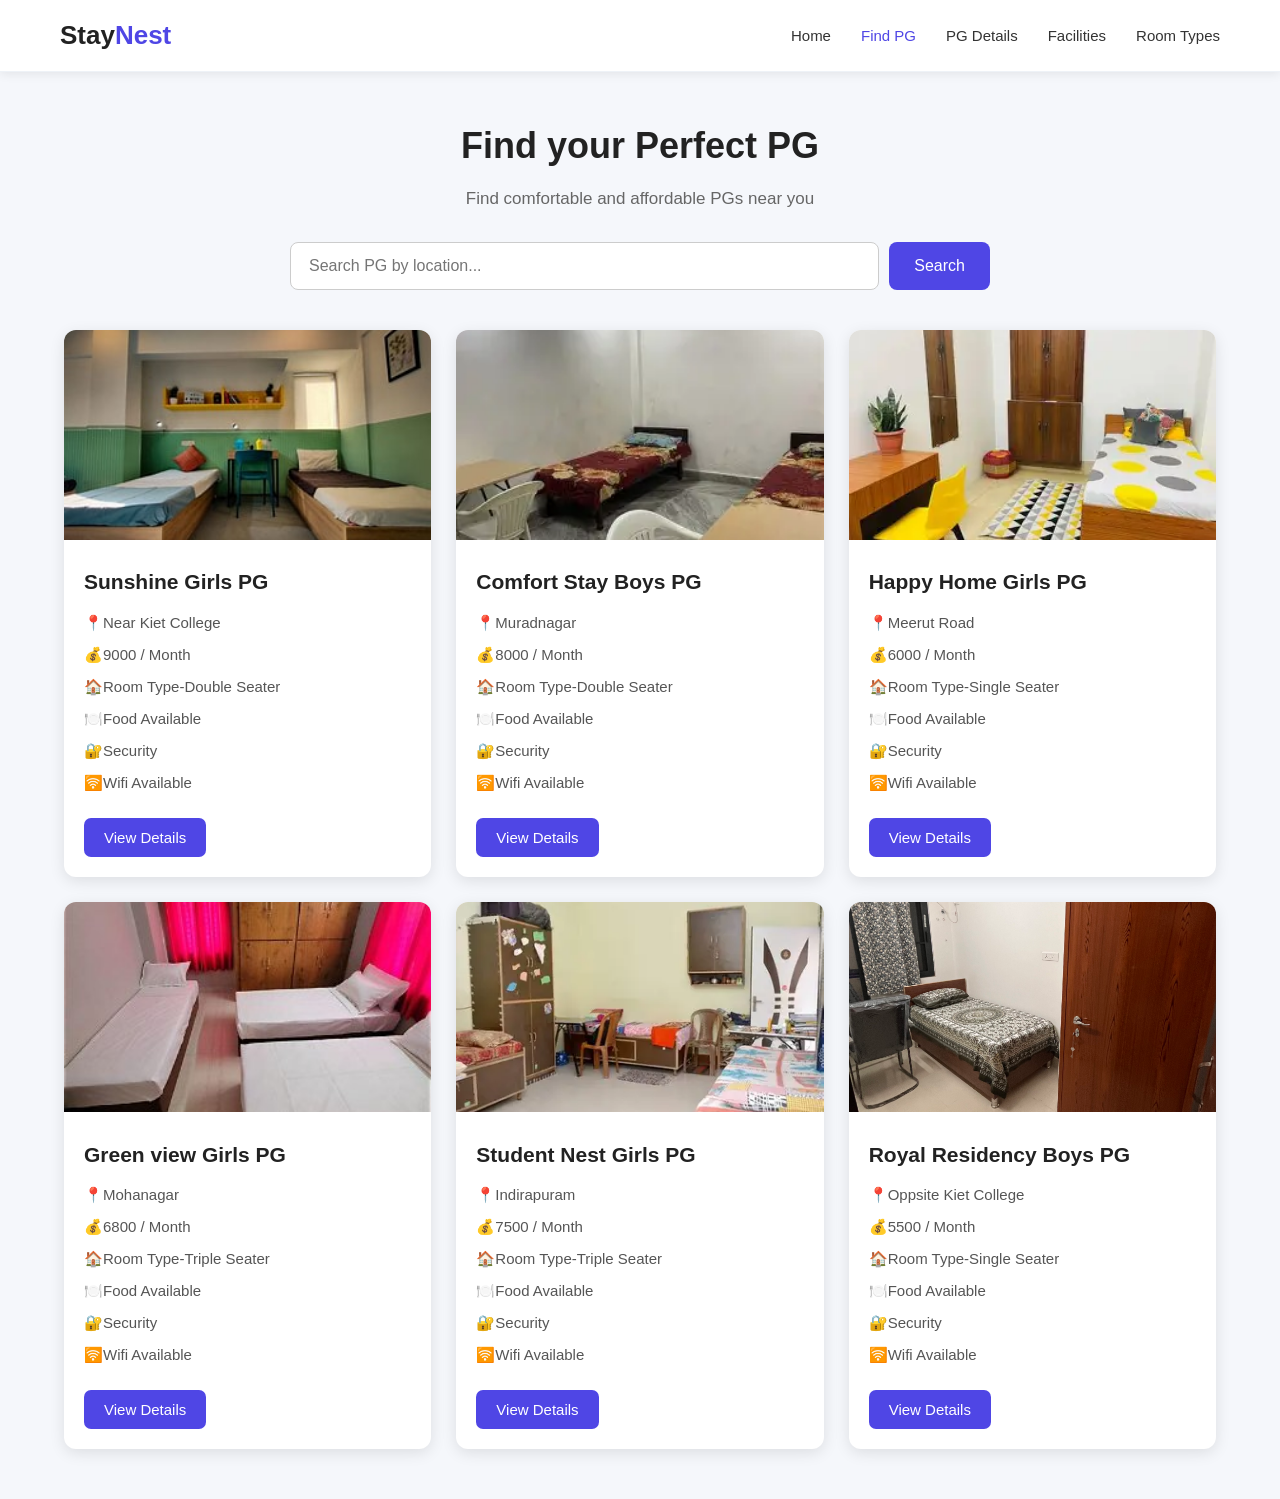
==== pg-list.html @ 384b0b53 "Initial commit" ====
<!DOCTYPE html>
<html lang="en">
<head>
    <meta charset="UTF-8">
    <meta name="viewport" content="width=device-width, initial-scale=1.0">
    <title>Staynest - PG & Hostel</title>
    <link rel="stylesheet" href="css/pg-style.css">
</head>
<body>
    <nav class="navbar">

    <a href="index.html" class="logo">
        Stay<span>Nest</span>
    </a>

    <ul class="nav-links">
        <li><a href="index.html">Home</a></li>
        <li><a href="pg-list.html" class="active">Find PG</a></li>
        <li><a href="pg-details.html">PG Details</a></li>
        <li><a href="#facilities">Facilities</a></li>
        <li><a href="#room-types">Room Types</a></li>
    </ul>

</nav>

    <h1>Find your Perfect PG</h1>

    <p>Find comfortable and affordable PGs near you</p>
    <div class="search-box">
        <input type="text" id="searchInput" placeholder="Search PG by location...">

<button onclick="searchPG()">Search</button>
        </div>

     <div class="pg-container">
     <div class="pg-card">
            <img src="images/pg2.jpg" alt="PG Room">
            <h2>Sunshine Girls PG</h2>
            <p>📍Near Kiet College</p>
            <p>💰9000 / Month</p>
            <p>🏠Room Type-Double Seater</p>
            <p>🍽️Food Available</p>
            <p>🔐Security</p>
            <p>🛜Wifi Available</p>
            <button onclick="viewDetails('Sunshine Girls PG')">
    View Details
</button>
        </div>
        <div class="pg-card">
            <img src="images/OIP (1).webp" alt="PG Room">
            <h2>Comfort Stay Boys PG</h2>
            <p>📍Muradnagar</p>
            <p>💰8000 / Month</p>
            <P>🏠Room Type-Double Seater</P>
            <p>🍽️Food Available</p>
            <p>🔐Security</p>
            <p>🛜Wifi Available</p>
            <button onclick="viewDetails('Comfort Stay Boys PG')">
    View Details
</button>
        </div>
        <div class="pg-card">
            <img src="images/OIP.webp" alt="PG Room">
            <h2>Happy Home Girls PG</h2>
            <p>📍Meerut Road</p>
            <p>💰6000 / Month</p>
            <p>🏠Room Type-Single Seater</p>
            <p>🍽️Food Available</p>
            <p>🔐Security</p>
            <p>🛜Wifi Available</p>
            <button onclick="viewDetails('Happy Home Girls PG')">
    View Details
</button>
        </div>
        <div class="pg-card">
            <img src="images/pg4.jpg" alt="PG Room">
            <h2>Green view Girls PG</h2>
            <p>📍Mohanagar</p>
            <p>💰6800 / Month</p>
            <p>🏠Room Type-Triple Seater</p>
            <p>🍽️Food Available</p>
            <p>🔐Security</p>
            <p>🛜Wifi Available</p>
            <button onclick="viewDetails('Green view Girls PG')">
    View Details
</button>
        </div>
        <div class="pg-card">
            <img src="images/pg5.webp" alt="PG Room">
            <h2>Student Nest Girls PG</h2>
            <p>📍Indirapuram</p>
            <p>💰7500 / Month</p>
            <p>🏠Room Type-Triple Seater</p>
            <p>🍽️Food Available</p>
            <p>🔐Security</p>
            <p>🛜Wifi Available</p>
            <button onclick="viewDetails('Student Nest Girls PG')">
    View Details
</button>
        </div>
        <div class="pg-card">
            <img src="images/single-room-2.jpg" alt="PG Room">
            <h2>Royal Residency Boys PG</h2>
            <p>📍Oppsite Kiet College</p>
            <p>💰5500 / Month</p>
            <p>🏠Room Type-Single Seater</p>
            <p>🍽️Food Available</p>
            <p>🔐Security</p>
            <p>🛜Wifi Available</p>
            <button onclick="viewDetails('Royal Residency Boys PG')">
    View Details
</button>
        </div>
    </div>
    <script src="js/script.js"></script>
</body>
</html>
---- css/pg-style.css ----
/* =========================================
   STAYNEST - PG FINDER
   Main Website CSS
========================================= */


/* ---------- RESET ---------- */

* {
    margin: 0;
    padding: 0;
    box-sizing: border-box;
}

html {
    scroll-behavior: smooth;
}

body {
    font-family: "Segoe UI", Arial, sans-serif;
    background: #f7f9fc;
    color: #1e293b;
    line-height: 1.6;
}


/* =========================================
   NAVBAR
========================================= */

.navbar {
    height: 72px;
    padding: 0 7%;
    background: #ffffff;

    display: flex;
    align-items: center;
    justify-content: space-between;

    position: sticky;
    top: 0;
    z-index: 1000;

    border-bottom: 1px solid #eef2f7;
}

.logo {
    text-decoration: none;
    font-size: 27px;
    font-weight: 800;
    color: #2563eb;
}

.logo span {
    color: #172554;
}

.nav-links {
    display: flex;
    align-items: center;
    gap: 28px;
    list-style: none;
}

.nav-links a {
    text-decoration: none;
    color: #475569;
    font-size: 15px;
    font-weight: 500;
    transition: 0.3s;
}

.nav-links a:hover,
.nav-links a.active {
    color: #2563eb;
}


/* =========================================
   HOME HERO
========================================= */

.home-hero {
    min-height: 560px;

    padding: 70px 8%;

    display: flex;
    align-items: center;
    justify-content: space-between;

    gap: 60px;

    background:
        linear-gradient(
            135deg,
            #eff6ff 0%,
            #ffffff 60%,
            #eef4ff 100%
        );
}


/* ---------- Hero Content ---------- */

.hero-content {
    max-width: 650px;
}

.hero-tag {
    color: #2563eb;
    font-size: 13px;
    font-weight: 700;
    letter-spacing: 1.5px;
    margin-bottom: 15px;
}

.hero-content h1 {
    font-size: 56px;
    line-height: 1.12;
    color: #172554;
    margin-bottom: 20px;
}

.hero-content h1 span {
    color: #2563eb;
}

.hero-text {
    max-width: 550px;
    font-size: 18px;
    color: #64748b;
    margin-bottom: 30px;
}


/* ---------- Hero Buttons ---------- */

.hero-buttons {
    display: flex;
    gap: 15px;
    align-items: center;
}

.primary-btn,
.secondary-btn {
    display: inline-block;
    padding: 13px 25px;
    border-radius: 8px;

    text-decoration: none;

    font-size: 15px;
    font-weight: 600;

    transition: 0.3s;
}

.primary-btn {
    background: #2563eb;
    color: white;
    box-shadow: 0 5px 15px rgba(37, 99, 235, 0.25);
}

.primary-btn:hover {
    background: #1d4ed8;
    transform: translateY(-2px);
}

.secondary-btn {
    background: white;
    color: #2563eb;
    border: 1px solid #bfdbfe;
}

.secondary-btn:hover {
    background: #eff6ff;
}


/* =========================================
   HERO INFORMATION CARD
========================================= */

.hero-card {
    width: 360px;
    padding: 35px;

    background: white;
    border-radius: 18px;

    box-shadow: 0 15px 45px rgba(37, 99, 235, 0.12);

    border: 1px solid #e5e7eb;

    text-align: center;
}

.hero-card-icon {
    width: 70px;
    height: 70px;

    margin: 0 auto 18px;

    display: flex;
    align-items: center;
    justify-content: center;

    background: #eff6ff;
    border-radius: 50%;

    font-size: 34px;
}

.hero-card h3 {
    font-size: 22px;
    color: #172554;
    margin-bottom: 10px;
}

.hero-card > p {
    font-size: 14px;
    color: #64748b;
}


/* ---------- Mini Statistics ---------- */

.mini-info {
    margin-top: 28px;
    padding-top: 22px;

    border-top: 1px solid #e5e7eb;

    display: flex;
    justify-content: space-between;
}

.mini-info div {
    display: flex;
    flex-direction: column;
}

.mini-info strong {
    color: #2563eb;
    font-size: 20px;
}

.mini-info small {
    color: #64748b;
    font-size: 11px;
}


/* =========================================
   SEARCH SECTION
========================================= */

.home-search {
    width: 88%;
    max-width: 950px;

    margin: -35px auto 70px;

    padding: 30px;

    position: relative;
    z-index: 5;

    background: white;

    border-radius: 15px;

    box-shadow: 0 8px 30px rgba(0, 0, 0, 0.08);

    text-align: center;
}

.home-search h2 {
    color: #172554;
    font-size: 24px;
    margin-bottom: 5px;
}

.home-search > p {
    color: #64748b;
    font-size: 14px;
    margin-bottom: 20px;
}

.home-search-box {
    display: flex;
    gap: 10px;
}

.home-search-box input {
    flex: 1;

    padding: 14px 17px;

    border: 1px solid #dbe2ea;
    border-radius: 8px;

    outline: none;

    font-size: 14px;
}

.home-search-box input:focus {
    border-color: #2563eb;
}

.search-btn {
    padding: 14px 25px;

    background: #2563eb;
    color: white;

    border-radius: 8px;

    text-decoration: none;

    font-size: 14px;
    font-weight: 600;

    transition: 0.3s;
}

.search-btn:hover {
    background: #1d4ed8;
}


/* =========================================
   COMMON SECTION HEADING
========================================= */

.section-heading {
    text-align: center;
    max-width: 700px;
    margin: 0 auto 40px;
}

.section-heading p {
    color: #2563eb;
    font-size: 12px;
    font-weight: 700;
    letter-spacing: 1.5px;
    margin-bottom: 8px;
}

.section-heading h2 {
    font-size: 32px;
    color: #172554;
}


/* =========================================
   FEATURES
========================================= */

.features {
    padding: 70px 8%;
    background: white;
}

.feature-container {
    display: grid;

    grid-template-columns:
        repeat(4, 1fr);

    gap: 20px;

    max-width: 1150px;
    margin: auto;
}

.feature-box {
    padding: 28px 22px;

    background: #f8fafc;

    border: 1px solid #e5e7eb;

    border-radius: 12px;

    transition: 0.3s;
}

.feature-box:hover {
    transform: translateY(-5px);

    background: white;

    box-shadow:
        0 10px 25px rgba(0, 0, 0, 0.07);
}

.feature-icon {
    width: 52px;
    height: 52px;

    display: flex;
    align-items: center;
    justify-content: center;

    background: #eff6ff;

    border-radius: 10px;

    font-size: 25px;

    margin-bottom: 17px;
}

.feature-box h3 {
    color: #1e293b;
    font-size: 18px;
    margin-bottom: 8px;
}

.feature-box p {
    color: #64748b;
    font-size: 14px;
}


/* =========================================
   ROOM TYPES
========================================= */

.room-section {
    padding: 75px 8%;
    background: #f7f9fc;
}

.room-container {
    max-width: 1050px;
    margin: auto;

    display: grid;
    grid-template-columns:
        repeat(3, 1fr);

    gap: 22px;
}

.room-box {
    background: white;

    padding: 30px;

    border-radius: 14px;

    border: 1px solid #e5e7eb;

    position: relative;

    transition: 0.3s;
}

.room-box:hover {
    transform: translateY(-5px);

    box-shadow:
        0 10px 25px rgba(0, 0, 0, 0.08);
}

.room-number {
    font-size: 13px;
    font-weight: 700;

    color: #2563eb;

    margin-bottom: 18px;
}

.room-box h3 {
    font-size: 21px;
    color: #172554;
    margin-bottom: 10px;
}

.room-box p {
    font-size: 14px;
    color: #64748b;
}

.popular-room {
    border: 2px solid #2563eb;
}

.popular-room span {
    display: inline-block;

    margin-top: 18px;

    padding: 5px 10px;

    border-radius: 20px;

    background: #eff6ff;
    color: #2563eb;

    font-size: 11px;
    font-weight: 600;
}


/* =========================================
   HOW IT WORKS
========================================= */

.how-section {
    padding: 75px 8%;
    background: white;
}

.steps {
    max-width: 950px;
    margin: auto;

    display: grid;

    grid-template-columns:
        repeat(3, 1fr);

    gap: 30px;

    text-align: center;
}

.step {
    padding: 20px;
}

.step-number {
    width: 55px;
    height: 55px;

    margin: 0 auto 18px;

    display: flex;
    align-items: center;
    justify-content: center;

    background: #2563eb;
    color: white;

    border-radius: 50%;

    font-size: 20px;
    font-weight: 700;
}

.step h3 {
    color: #172554;
    margin-bottom: 8px;
}

.step p {
    color: #64748b;
    font-size: 14px;
}


/* =========================================
   CTA
========================================= */

.cta-section {
    padding: 65px 20px;

    text-align: center;

    background:
        linear-gradient(
            135deg,
            #172554,
            #1e40af
        );

    color: white;
}

.cta-section h2 {
    font-size: 32px;
    margin-bottom: 8px;
}

.cta-section p {
    color: #dbeafe;
    margin-bottom: 25px;
}

.cta-section .primary-btn {
    background: white;
    color: #2563eb;
}

.cta-section .primary-btn:hover {
    background: #eff6ff;
}


/* =========================================
   FOOTER
========================================= */

.footer {
    padding: 35px 8% 20px;

    background: #0f172a;

    color: white;

    text-align: center;
}

.footer-content h2 {
    color: #60a5fa;
    margin-bottom: 5px;
}

.footer-content h2 span {
    color: white;
}

.footer-content p {
    color: #94a3b8;
    font-size: 14px;
}

.copyright {
    margin-top: 25px;
    padding-top: 18px;

    border-top: 1px solid #1e293b;

    color: #64748b;

    font-size: 12px;
}


/* =========================================
   RESPONSIVE DESIGN
========================================= */

@media (max-width: 900px) {

    .home-hero {
        padding: 55px 6%;
        flex-direction: column;
        text-align: center;
    }

    .hero-content {
        max-width: 700px;
    }

    .hero-content h1 {
        font-size: 45px;
    }

    .hero-text {
        margin-left: auto;
        margin-right: auto;
    }

    .hero-buttons {
        justify-content: center;
    }

    .feature-container {
        grid-template-columns: repeat(2, 1fr);
    }

    .room-container {
        grid-template-columns: 1fr;
        max-width: 500px;
    }

    .steps {
        grid-template-columns: 1fr;
        max-width: 500px;
    }
}


/* ---------- Mobile ---------- */

@media (max-width: 600px) {

    .navbar {
        height: auto;
        padding: 15px 5%;

        flex-direction: column;
        gap: 12px;
    }

    .nav-links {
        gap: 12px;
        flex-wrap: wrap;
        justify-content: center;
    }

    .nav-links a {
        font-size: 13px;
    }

    .home-hero {
        padding: 45px 5%;
    }

    .hero-content h1 {
        font-size: 36px;
    }

    .hero-text {
        font-size: 16px;
    }

    .hero-buttons {
        flex-direction: column;
    }

    .primary-btn,
    .secondary-btn {
        width: 190px;
        text-align: center;
    }

    .hero-card {
        width: 100%;
        max-width: 360px;
    }

    .home-search {
        width: 92%;
        padding: 25px 18px;
    }

    .home-search-box {
        flex-direction: column;
    }

    .search-btn {
        width: 100%;
    }

    .feature-container {
        grid-template-columns: 1fr;
    }

    .section-heading h2 {
        font-size: 26px;
    }

    .cta-section h2 {
        font-size: 26px;
    }
}
/* =========================
   GENERAL
========================= */

* {
    box-sizing: border-box;
}

body {
    margin: 0;
    font-family: Arial, sans-serif;
    background-color: #f5f7fb;
    color: #222;
}


/* =========================
   NAVBAR
========================= */

.navbar {
    background-color: #ffffff;
    display: flex;
    align-items: center;
    justify-content: space-between;
    padding: 18px 60px;
    box-shadow: 0 2px 10px rgba(0,0,0,0.08);
    position: sticky;
    top: 0;
    z-index: 1000;
}

.logo {
    text-decoration: none;
    font-size: 26px;
    font-weight: bold;
    color: #222;
}

.logo span {
    color: #4f46e5;
}

.nav-links {
    list-style: none;
    display: flex;
    gap: 30px;
    margin: 0;
    padding: 0;
}

.nav-links a {
    text-decoration: none;
    color: #333;
    font-weight: 500;
}

.nav-links a:hover,
.nav-links a.active {
    color: #4f46e5;
}


/* =========================
   PG LIST PAGE
========================= */

h1 {
    text-align: center;
    margin-top: 45px;
    margin-bottom: 10px;
    font-size: 36px;
    color: #222;
}

body > p {
    text-align: center;
    color: #666;
    font-size: 17px;
}


/* =========================
   SEARCH BOX
========================= */

.search-box {
    width: 70%;
    max-width: 700px;
    margin: 30px auto 40px;
    display: flex;
    gap: 10px;
}

.search-box input {
    flex: 1;
    padding: 14px 18px;
    border: 1px solid #ccc;
    border-radius: 8px;
    font-size: 16px;
    outline: none;
}

.search-box input:focus {
    border-color: #4f46e5;
}

.search-box button {
    padding: 14px 25px;
    border: none;
    border-radius: 8px;
    background-color: #4f46e5;
    color: white;
    font-size: 16px;
    cursor: pointer;
}

.search-box button:hover {
    background-color: #3730a3;
}


/* =========================
   PG CARDS CONTAINER
========================= */

.pg-container {
    width: 90%;
    max-width: 1200px;
    margin: auto;

    display: grid;
    grid-template-columns: repeat(3, 1fr);
    gap: 25px;

    padding-bottom: 50px;
}


/* =========================
   PG CARD
========================= */

.pg-card {
    background-color: white;
    border-radius: 12px;
    overflow: hidden;
    box-shadow: 0 4px 15px rgba(0,0,0,0.10);
    padding-bottom: 20px;
    transition: 0.3s;
}

.pg-card:hover {
    transform: translateY(-5px);
    box-shadow: 0 8px 22px rgba(0,0,0,0.15);
}

.pg-card img {
    width: 100%;
    height: 210px;
    object-fit: cover;
}

.pg-card h2 {
    font-size: 21px;
    margin: 18px 20px 12px;
    color: #222;
}

.pg-card p {
    margin: 8px 20px;
    color: #555;
    font-size: 15px;
}

.pg-card button {
    margin: 15px 20px 0;
    padding: 11px 20px;
    border: none;
    border-radius: 7px;
    background-color: #4f46e5;
    color: white;
    font-size: 15px;
    cursor: pointer;
}

.pg-card button:hover {
    background-color: #3730a3;
}


/* =========================
   PG DETAILS PAGE
========================= */

.details-container {
    width: 85%;
    max-width: 1000px;
    margin: 50px auto;
}

.details-card {
    background-color: white;
    border-radius: 15px;
    overflow: hidden;
    box-shadow: 0 5px 20px rgba(0,0,0,0.10);
}

.details-card img {
    width: 100%;
    height: 400px;
    object-fit: cover;
}

.details-content {
    padding: 30px;
}

.details-content h1 {
    text-align: left;
    margin: 0 0 20px;
    color: #222;
}

.details-content p {
    font-size: 17px;
    color: #555;
    margin: 12px 0;
}

.details-content button {
    margin-top: 20px;
    padding: 12px 25px;
    border: none;
    border-radius: 8px;
    background-color: #4f46e5;
    color: white;
    font-size: 16px;
    cursor: pointer;
}

.details-content button:hover {
    background-color: #3730a3;
}


/* =========================
   RESPONSIVE
========================= */

@media (max-width: 900px) {

    .pg-container {
        grid-template-columns: repeat(2, 1fr);
    }

    .navbar {
        padding: 18px 30px;
    }
}

@media (max-width: 600px) {

    .navbar {
        flex-direction: column;
        gap: 15px;
        padding: 15px;
    }

    .nav-links {
        gap: 15px;
        flex-wrap: wrap;
        justify-content: center;
    }

    .pg-container {
        grid-template-columns: 1fr;
    }

    .search-box {
        width: 90%;
    }

    h1 {
        font-size: 28px;
    }
}
/* =====================================================
   ✨ PREMIUM PG DETAILS UI - STAYNEST
===================================================== */

.details-container {
    width: 90%;
    max-width: 1150px;
    margin: 45px auto 70px;
}

/* ---------- MAIN CARD ---------- */

.details-card {
    background: #ffffff;
    border-radius: 22px;
    overflow: hidden;

    border: 1px solid #e2e8f0;

    box-shadow:
        0 10px 30px rgba(15, 23, 42, 0.08);

    transition: 0.3s ease;
}

.details-card:hover {
    box-shadow:
        0 18px 45px rgba(37, 99, 235, 0.14);
}


/* ---------- TOP BLUE LINE ---------- */

.details-card::before {
    content: "";
    display: block;
    height: 5px;

    background: linear-gradient(
        90deg,
        #2563eb,
        #4f46e5,
        #60a5fa
    );
}


/* =====================================================
   🖼️ PG IMAGE
===================================================== */

.details-card img {
    width: 100%;
    height: 480px;

    display: block;

    object-fit: cover;
    object-position: center;

    transition: transform 0.5s ease;
}

.details-card:hover img {
    transform: scale(1.015);
}


/* =====================================================
   📄 DETAILS CONTENT
===================================================== */

.details-content {
    padding: 38px 45px 45px;
}


/* ---------- PG NAME ---------- */

.details-content h1 {
    text-align: left;

    margin: 0 0 20px;

    font-size: 38px;
    line-height: 1.2;

    color: #172554;

    font-weight: 750;
}


/* Blue underline */

.details-content h1::after {
    content: "";

    display: block;

    width: 70px;
    height: 4px;

    margin-top: 12px;

    background: linear-gradient(
        90deg,
        #2563eb,
        #4f46e5
    );

    border-radius: 10px;
}


/* =====================================================
   ⭐ INFORMATION CARDS
===================================================== */

.details-content p {
    margin: 0;

    padding: 16px 20px;

    background: #f8fafc;

    border: 1px solid #e2e8f0;

    border-radius: 12px;

    color: #475569;

    font-size: 16px;
    font-weight: 500;

    transition: 0.3s ease;
}


/* Space between cards */

.details-content p + p {
    margin-top: 12px;
}


/* Hover */

.details-content p:hover {
    background: #eff6ff;

    border-color: #bfdbfe;

    transform: translateX(5px);
}


/* =====================================================
   📍 LOCATION
===================================================== */

.details-content p:nth-of-type(1) {
    margin-top: 10px;
}


/* =====================================================
   💰 PRICE
===================================================== */

.details-content p:nth-of-type(2) {
    background: #eff6ff;

    border-color: #bfdbfe;

    color: #1d4ed8;

    font-size: 18px;

    font-weight: 700;
}


/* =====================================================
   🏠 ROOM TYPE
===================================================== */

.details-content p:nth-of-type(3) {
    color: #334155;
}


/* =====================================================
   🍽️ FOOD
===================================================== */

.details-content p:nth-of-type(4) {
    color: #334155;
}


/* =====================================================
   🔐 SECURITY
===================================================== */

.details-content p:nth-of-type(5) {
    color: #334155;
}


/* =====================================================
   📶 WIFI
===================================================== */

.details-content p:nth-of-type(6) {
    color: #334155;
}


/* =====================================================
   📝 DESCRIPTION
===================================================== */

.details-content p:nth-of-type(7) {
    margin-top: 22px;

    padding: 22px;

    background: white;

    border: 1px solid #e2e8f0;

    border-left: 4px solid #2563eb;

    border-radius: 12px;

    color: #64748b;

    font-size: 16px;

    line-height: 1.8;
}

.details-content p:nth-of-type(7):hover {
    background: #f8fafc;

    border-color: #e2e8f0;

    border-left-color: #2563eb;

    transform: none;
}


/* =====================================================
   🔘 BACK BUTTON
===================================================== */

.details-content button {
    margin-top: 28px;

    padding: 14px 30px;

    border: none;

    border-radius: 10px;

    background: linear-gradient(
        135deg,
        #2563eb,
        #4f46e5
    );

    color: white;

    font-size: 15px;

    font-weight: 700;

    cursor: pointer;

    box-shadow:
        0 8px 20px rgba(37, 99, 235, 0.25);

    transition: 0.3s ease;
}

.details-content button:hover {
    transform: translateY(-3px);

    box-shadow:
        0 12px 28px rgba(37, 99, 235, 0.35);

    background: linear-gradient(
        135deg,
        #1d4ed8,
        #4338ca
    );
}


/* =====================================================
   📱 TABLET
===================================================== */

@media (max-width: 900px) {

    .details-container {
        width: 92%;

        margin: 35px auto 50px;
    }

    .details-card img {
        height: 400px;
    }

    .details-content {
        padding: 30px;
    }

    .details-content h1 {
        font-size: 32px;
    }
}


/* =====================================================
   📱 MOBILE
===================================================== */

@media (max-width: 600px) {

    .details-container {
        width: 94%;

        margin: 25px auto 40px;
    }

    .details-card {
        border-radius: 18px;
    }

    .details-card img {
        height: 280px;
    }

    .details-content {
        padding: 25px 20px 30px;
    }

    .details-content h1 {
        font-size: 27px;
    }

    .details-content p {
        padding: 14px 16px;

        font-size: 14px;
    }

    .details-content p:nth-of-type(2) {
        font-size: 16px;
    }

    .details-content p:nth-of-type(7) {
        padding: 18px;

        font-size: 14px;
    }

    .details-content button {
        width: 100%;

        padding: 14px;
    }
}
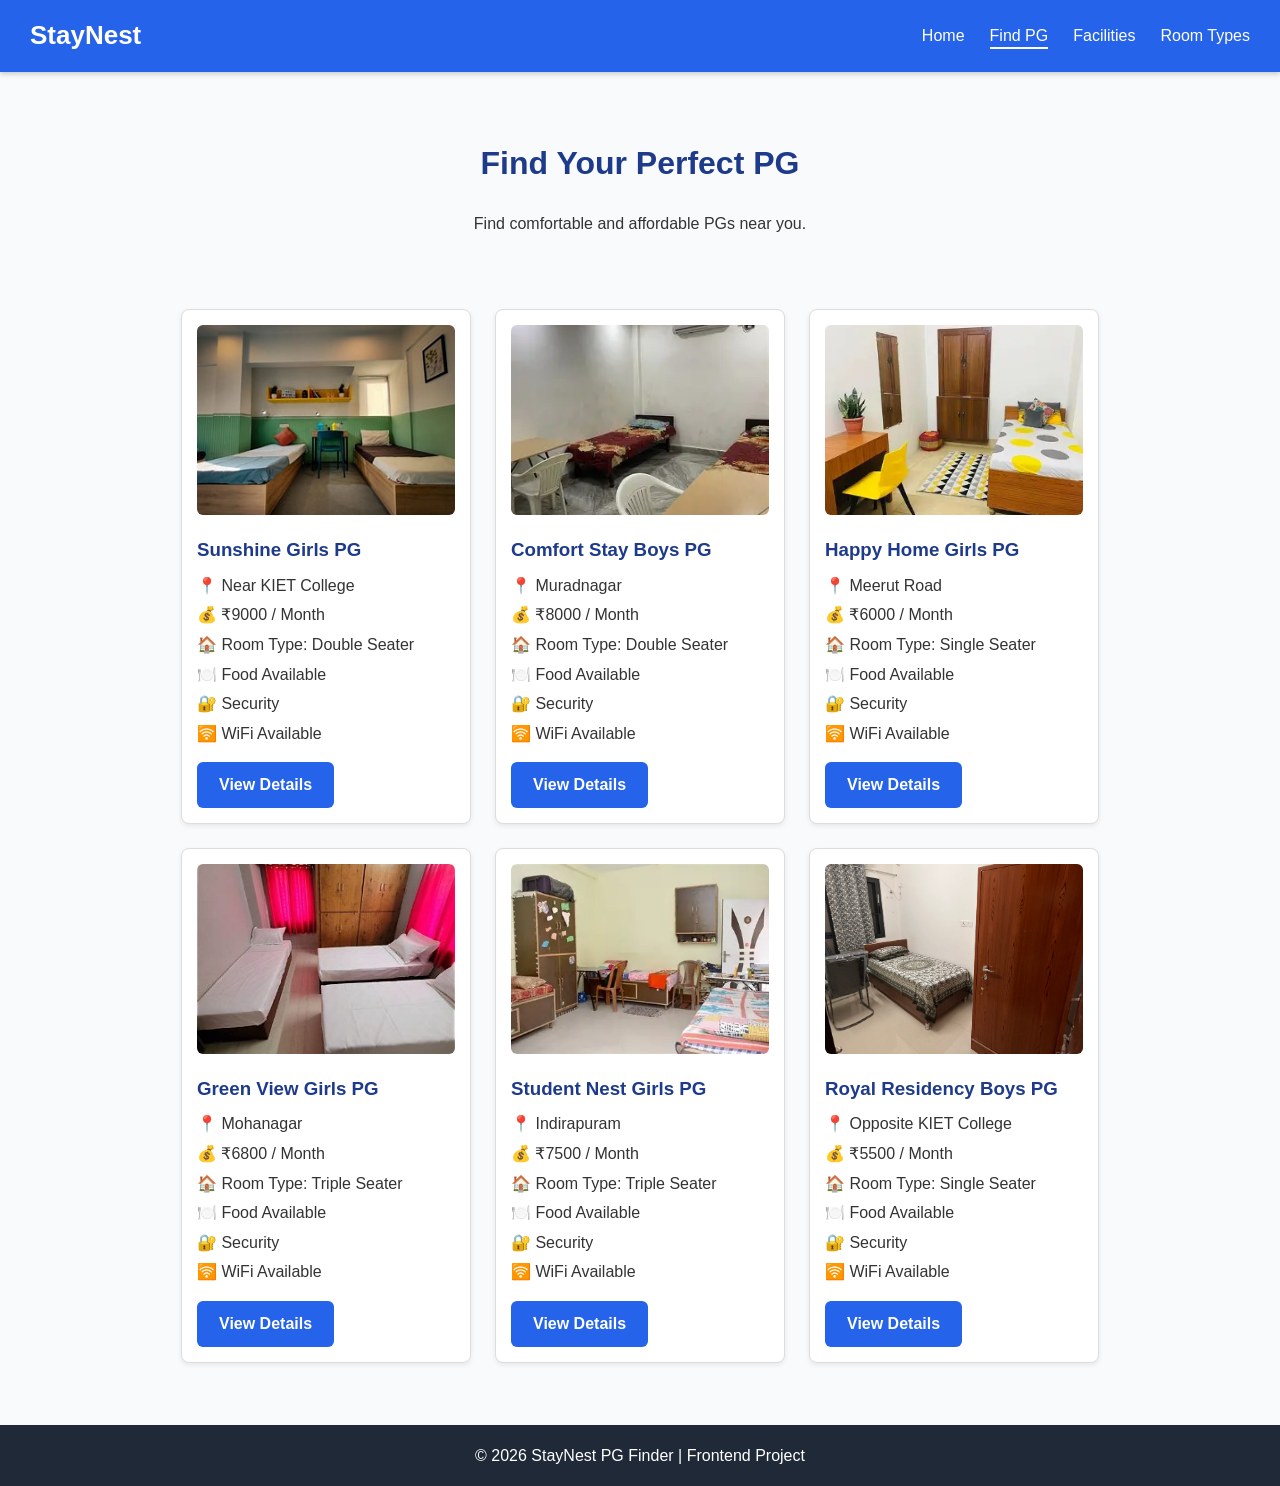
==== commit 1d30433a: "Initial commit" ====
--- a/pg-list.html
+++ b/pg-list.html
@@ -3,115 +3,98 @@
 <head>
     <meta charset="UTF-8">
     <meta name="viewport" content="width=device-width, initial-scale=1.0">
-    <title>Staynest - PG & Hostel</title>
+    <title>StayNest - PG List</title>
     <link rel="stylesheet" href="css/pg-style.css">
 </head>
 <body>
-    <nav class="navbar">
 
-    <a href="index.html" class="logo">
-        Stay<span>Nest</span>
-    </a>
+    <div class="navbar">
+        <a href="index.html" class="logo">StayNest</a>
+        <ul>
+            <li><a href="index.html">Home</a></li>
+            <li><a href="pg-list.html" class="active">Find PG</a></li>
+            <li><a href="index.html#facilities">Facilities</a></li>
+            <li><a href="index.html#room-types">Room Types</a></li>
+        </ul>
+    </div>
 
-    <ul class="nav-links">
-        <li><a href="index.html">Home</a></li>
-        <li><a href="pg-list.html" class="active">Find PG</a></li>
-        <li><a href="pg-details.html">PG Details</a></li>
-        <li><a href="#facilities">Facilities</a></li>
-        <li><a href="#room-types">Room Types</a></li>
-    </ul>
+    <div class="section">
+        <h1>Find Your Perfect PG</h1>
+        <p>Find comfortable and affordable PGs near you.</p>
+    </div>
 
-</nav>
-
-    <h1>Find your Perfect PG</h1>
-
-    <p>Find comfortable and affordable PGs near you</p>
-    <div class="search-box">
-        <input type="text" id="searchInput" placeholder="Search PG by location...">
-
-<button onclick="searchPG()">Search</button>
-        </div>
-
-     <div class="pg-container">
-     <div class="pg-card">
-            <img src="images/pg2.jpg" alt="PG Room">
-            <h2>Sunshine Girls PG</h2>
-            <p>📍Near Kiet College</p>
-            <p>💰9000 / Month</p>
-            <p>🏠Room Type-Double Seater</p>
-            <p>🍽️Food Available</p>
-            <p>🔐Security</p>
-            <p>🛜Wifi Available</p>
-            <button onclick="viewDetails('Sunshine Girls PG')">
-    View Details
-</button>
+    <div class="pg-container">
+        <div class="pg-card">
+            <img src="images/pg2.jpg" alt="Sunshine Girls PG">
+            <h3>Sunshine Girls PG</h3>
+            <p>📍 Near KIET College</p>
+            <p>💰 ₹9000 / Month</p>
+            <p>🏠 Room Type: Double Seater</p>
+            <p>🍽️ Food Available</p>
+            <p>🔐 Security</p>
+            <p>🛜 WiFi Available</p>
+            <a href="sunshine-girls-pg.html" class="btn">View Details</a>
         </div>
         <div class="pg-card">
-            <img src="images/OIP (1).webp" alt="PG Room">
-            <h2>Comfort Stay Boys PG</h2>
-            <p>📍Muradnagar</p>
-            <p>💰8000 / Month</p>
-            <P>🏠Room Type-Double Seater</P>
-            <p>🍽️Food Available</p>
-            <p>🔐Security</p>
-            <p>🛜Wifi Available</p>
-            <button onclick="viewDetails('Comfort Stay Boys PG')">
-    View Details
-</button>
+            <img src="images/OIP (1).webp" alt="Comfort Stay Boys PG">
+            <h3>Comfort Stay Boys PG</h3>
+            <p>📍 Muradnagar</p>
+            <p>💰 ₹8000 / Month</p>
+            <p>🏠 Room Type: Double Seater</p>
+            <p>🍽️ Food Available</p>
+            <p>🔐 Security</p>
+            <p>🛜 WiFi Available</p>
+            <a href="comfort-stay-boys-pg.html" class="btn">View Details</a>
         </div>
         <div class="pg-card">
-            <img src="images/OIP.webp" alt="PG Room">
-            <h2>Happy Home Girls PG</h2>
-            <p>📍Meerut Road</p>
-            <p>💰6000 / Month</p>
-            <p>🏠Room Type-Single Seater</p>
-            <p>🍽️Food Available</p>
-            <p>🔐Security</p>
-            <p>🛜Wifi Available</p>
-            <button onclick="viewDetails('Happy Home Girls PG')">
-    View Details
-</button>
+            <img src="images/OIP.webp" alt="Happy Home Girls PG">
+            <h3>Happy Home Girls PG</h3>
+            <p>📍 Meerut Road</p>
+            <p>💰 ₹6000 / Month</p>
+            <p>🏠 Room Type: Single Seater</p>
+            <p>🍽️ Food Available</p>
+            <p>🔐 Security</p>
+            <p>🛜 WiFi Available</p>
+            <a href="happy-home-girls-pg.html" class="btn">View Details</a>
         </div>
         <div class="pg-card">
-            <img src="images/pg4.jpg" alt="PG Room">
-            <h2>Green view Girls PG</h2>
-            <p>📍Mohanagar</p>
-            <p>💰6800 / Month</p>
-            <p>🏠Room Type-Triple Seater</p>
-            <p>🍽️Food Available</p>
-            <p>🔐Security</p>
-            <p>🛜Wifi Available</p>
-            <button onclick="viewDetails('Green view Girls PG')">
-    View Details
-</button>
+            <img src="images/pg4.jpg" alt="Green View Girls PG">
+            <h3>Green View Girls PG</h3>
+            <p>📍 Mohanagar</p>
+            <p>💰 ₹6800 / Month</p>
+            <p>🏠 Room Type: Triple Seater</p>
+            <p>🍽️ Food Available</p>
+            <p>🔐 Security</p>
+            <p>🛜 WiFi Available</p>
+            <a href="green-view-girls-pg.html" class="btn">View Details</a>
         </div>
         <div class="pg-card">
-            <img src="images/pg5.webp" alt="PG Room">
-            <h2>Student Nest Girls PG</h2>
-            <p>📍Indirapuram</p>
-            <p>💰7500 / Month</p>
-            <p>🏠Room Type-Triple Seater</p>
-            <p>🍽️Food Available</p>
-            <p>🔐Security</p>
-            <p>🛜Wifi Available</p>
-            <button onclick="viewDetails('Student Nest Girls PG')">
-    View Details
-</button>
+            <img src="images/pg5.webp" alt="Student Nest Girls PG">
+            <h3>Student Nest Girls PG</h3>
+            <p>📍 Indirapuram</p>
+            <p>💰 ₹7500 / Month</p>
+            <p>🏠 Room Type: Triple Seater</p>
+            <p>🍽️ Food Available</p>
+            <p>🔐 Security</p>
+            <p>🛜 WiFi Available</p>
+            <a href="student-nest-girls-pg.html" class="btn">View Details</a>
         </div>
         <div class="pg-card">
-            <img src="images/single-room-2.jpg" alt="PG Room">
-            <h2>Royal Residency Boys PG</h2>
-            <p>📍Oppsite Kiet College</p>
-            <p>💰5500 / Month</p>
-            <p>🏠Room Type-Single Seater</p>
-            <p>🍽️Food Available</p>
-            <p>🔐Security</p>
-            <p>🛜Wifi Available</p>
-            <button onclick="viewDetails('Royal Residency Boys PG')">
-    View Details
-</button>
+            <img src="images/single-room-2.jpg" alt="Royal Residency Boys PG">
+            <h3>Royal Residency Boys PG</h3>
+            <p>📍 Opposite KIET College</p>
+            <p>💰 ₹5500 / Month</p>
+            <p>🏠 Room Type: Single Seater</p>
+            <p>🍽️ Food Available</p>
+            <p>🔐 Security</p>
+            <p>🛜 WiFi Available</p>
+            <a href="royal-residency-boys-pg.html" class="btn">View Details</a>
         </div>
     </div>
-    <script src="js/script.js"></script>
+
+    <div class="footer">
+        <p>&copy; 2026 StayNest PG Finder | Frontend Project</p>
+    </div>
+
 </body>
-</html>+</html>
--- a/css/pg-style.css
+++ b/css/pg-style.css
@@ -1,771 +1,4 @@
-/* =========================================
-   STAYNEST - PG FINDER
-   Main Website CSS
-========================================= */
-
-
-/* ---------- RESET ---------- */
-
-* {
-    margin: 0;
-    padding: 0;
-    box-sizing: border-box;
-}
-
-html {
-    scroll-behavior: smooth;
-}
-
-body {
-    font-family: "Segoe UI", Arial, sans-serif;
-    background: #f7f9fc;
-    color: #1e293b;
-    line-height: 1.6;
-}
-
-
-/* =========================================
-   NAVBAR
-========================================= */
-
-.navbar {
-    height: 72px;
-    padding: 0 7%;
-    background: #ffffff;
-
-    display: flex;
-    align-items: center;
-    justify-content: space-between;
-
-    position: sticky;
-    top: 0;
-    z-index: 1000;
-
-    border-bottom: 1px solid #eef2f7;
-}
-
-.logo {
-    text-decoration: none;
-    font-size: 27px;
-    font-weight: 800;
-    color: #2563eb;
-}
-
-.logo span {
-    color: #172554;
-}
-
-.nav-links {
-    display: flex;
-    align-items: center;
-    gap: 28px;
-    list-style: none;
-}
-
-.nav-links a {
-    text-decoration: none;
-    color: #475569;
-    font-size: 15px;
-    font-weight: 500;
-    transition: 0.3s;
-}
-
-.nav-links a:hover,
-.nav-links a.active {
-    color: #2563eb;
-}
-
-
-/* =========================================
-   HOME HERO
-========================================= */
-
-.home-hero {
-    min-height: 560px;
-
-    padding: 70px 8%;
-
-    display: flex;
-    align-items: center;
-    justify-content: space-between;
-
-    gap: 60px;
-
-    background:
-        linear-gradient(
-            135deg,
-            #eff6ff 0%,
-            #ffffff 60%,
-            #eef4ff 100%
-        );
-}
-
-
-/* ---------- Hero Content ---------- */
-
-.hero-content {
-    max-width: 650px;
-}
-
-.hero-tag {
-    color: #2563eb;
-    font-size: 13px;
-    font-weight: 700;
-    letter-spacing: 1.5px;
-    margin-bottom: 15px;
-}
-
-.hero-content h1 {
-    font-size: 56px;
-    line-height: 1.12;
-    color: #172554;
-    margin-bottom: 20px;
-}
-
-.hero-content h1 span {
-    color: #2563eb;
-}
-
-.hero-text {
-    max-width: 550px;
-    font-size: 18px;
-    color: #64748b;
-    margin-bottom: 30px;
-}
-
-
-/* ---------- Hero Buttons ---------- */
-
-.hero-buttons {
-    display: flex;
-    gap: 15px;
-    align-items: center;
-}
-
-.primary-btn,
-.secondary-btn {
-    display: inline-block;
-    padding: 13px 25px;
-    border-radius: 8px;
-
-    text-decoration: none;
-
-    font-size: 15px;
-    font-weight: 600;
-
-    transition: 0.3s;
-}
-
-.primary-btn {
-    background: #2563eb;
-    color: white;
-    box-shadow: 0 5px 15px rgba(37, 99, 235, 0.25);
-}
-
-.primary-btn:hover {
-    background: #1d4ed8;
-    transform: translateY(-2px);
-}
-
-.secondary-btn {
-    background: white;
-    color: #2563eb;
-    border: 1px solid #bfdbfe;
-}
-
-.secondary-btn:hover {
-    background: #eff6ff;
-}
-
-
-/* =========================================
-   HERO INFORMATION CARD
-========================================= */
-
-.hero-card {
-    width: 360px;
-    padding: 35px;
-
-    background: white;
-    border-radius: 18px;
-
-    box-shadow: 0 15px 45px rgba(37, 99, 235, 0.12);
-
-    border: 1px solid #e5e7eb;
-
-    text-align: center;
-}
-
-.hero-card-icon {
-    width: 70px;
-    height: 70px;
-
-    margin: 0 auto 18px;
-
-    display: flex;
-    align-items: center;
-    justify-content: center;
-
-    background: #eff6ff;
-    border-radius: 50%;
-
-    font-size: 34px;
-}
-
-.hero-card h3 {
-    font-size: 22px;
-    color: #172554;
-    margin-bottom: 10px;
-}
-
-.hero-card > p {
-    font-size: 14px;
-    color: #64748b;
-}
-
-
-/* ---------- Mini Statistics ---------- */
-
-.mini-info {
-    margin-top: 28px;
-    padding-top: 22px;
-
-    border-top: 1px solid #e5e7eb;
-
-    display: flex;
-    justify-content: space-between;
-}
-
-.mini-info div {
-    display: flex;
-    flex-direction: column;
-}
-
-.mini-info strong {
-    color: #2563eb;
-    font-size: 20px;
-}
-
-.mini-info small {
-    color: #64748b;
-    font-size: 11px;
-}
-
-
-/* =========================================
-   SEARCH SECTION
-========================================= */
-
-.home-search {
-    width: 88%;
-    max-width: 950px;
-
-    margin: -35px auto 70px;
-
-    padding: 30px;
-
-    position: relative;
-    z-index: 5;
-
-    background: white;
-
-    border-radius: 15px;
-
-    box-shadow: 0 8px 30px rgba(0, 0, 0, 0.08);
-
-    text-align: center;
-}
-
-.home-search h2 {
-    color: #172554;
-    font-size: 24px;
-    margin-bottom: 5px;
-}
-
-.home-search > p {
-    color: #64748b;
-    font-size: 14px;
-    margin-bottom: 20px;
-}
-
-.home-search-box {
-    display: flex;
-    gap: 10px;
-}
-
-.home-search-box input {
-    flex: 1;
-
-    padding: 14px 17px;
-
-    border: 1px solid #dbe2ea;
-    border-radius: 8px;
-
-    outline: none;
-
-    font-size: 14px;
-}
-
-.home-search-box input:focus {
-    border-color: #2563eb;
-}
-
-.search-btn {
-    padding: 14px 25px;
-
-    background: #2563eb;
-    color: white;
-
-    border-radius: 8px;
-
-    text-decoration: none;
-
-    font-size: 14px;
-    font-weight: 600;
-
-    transition: 0.3s;
-}
-
-.search-btn:hover {
-    background: #1d4ed8;
-}
-
-
-/* =========================================
-   COMMON SECTION HEADING
-========================================= */
-
-.section-heading {
-    text-align: center;
-    max-width: 700px;
-    margin: 0 auto 40px;
-}
-
-.section-heading p {
-    color: #2563eb;
-    font-size: 12px;
-    font-weight: 700;
-    letter-spacing: 1.5px;
-    margin-bottom: 8px;
-}
-
-.section-heading h2 {
-    font-size: 32px;
-    color: #172554;
-}
-
-
-/* =========================================
-   FEATURES
-========================================= */
-
-.features {
-    padding: 70px 8%;
-    background: white;
-}
-
-.feature-container {
-    display: grid;
-
-    grid-template-columns:
-        repeat(4, 1fr);
-
-    gap: 20px;
-
-    max-width: 1150px;
-    margin: auto;
-}
-
-.feature-box {
-    padding: 28px 22px;
-
-    background: #f8fafc;
-
-    border: 1px solid #e5e7eb;
-
-    border-radius: 12px;
-
-    transition: 0.3s;
-}
-
-.feature-box:hover {
-    transform: translateY(-5px);
-
-    background: white;
-
-    box-shadow:
-        0 10px 25px rgba(0, 0, 0, 0.07);
-}
-
-.feature-icon {
-    width: 52px;
-    height: 52px;
-
-    display: flex;
-    align-items: center;
-    justify-content: center;
-
-    background: #eff6ff;
-
-    border-radius: 10px;
-
-    font-size: 25px;
-
-    margin-bottom: 17px;
-}
-
-.feature-box h3 {
-    color: #1e293b;
-    font-size: 18px;
-    margin-bottom: 8px;
-}
-
-.feature-box p {
-    color: #64748b;
-    font-size: 14px;
-}
-
-
-/* =========================================
-   ROOM TYPES
-========================================= */
-
-.room-section {
-    padding: 75px 8%;
-    background: #f7f9fc;
-}
-
-.room-container {
-    max-width: 1050px;
-    margin: auto;
-
-    display: grid;
-    grid-template-columns:
-        repeat(3, 1fr);
-
-    gap: 22px;
-}
-
-.room-box {
-    background: white;
-
-    padding: 30px;
-
-    border-radius: 14px;
-
-    border: 1px solid #e5e7eb;
-
-    position: relative;
-
-    transition: 0.3s;
-}
-
-.room-box:hover {
-    transform: translateY(-5px);
-
-    box-shadow:
-        0 10px 25px rgba(0, 0, 0, 0.08);
-}
-
-.room-number {
-    font-size: 13px;
-    font-weight: 700;
-
-    color: #2563eb;
-
-    margin-bottom: 18px;
-}
-
-.room-box h3 {
-    font-size: 21px;
-    color: #172554;
-    margin-bottom: 10px;
-}
-
-.room-box p {
-    font-size: 14px;
-    color: #64748b;
-}
-
-.popular-room {
-    border: 2px solid #2563eb;
-}
-
-.popular-room span {
-    display: inline-block;
-
-    margin-top: 18px;
-
-    padding: 5px 10px;
-
-    border-radius: 20px;
-
-    background: #eff6ff;
-    color: #2563eb;
-
-    font-size: 11px;
-    font-weight: 600;
-}
-
-
-/* =========================================
-   HOW IT WORKS
-========================================= */
-
-.how-section {
-    padding: 75px 8%;
-    background: white;
-}
-
-.steps {
-    max-width: 950px;
-    margin: auto;
-
-    display: grid;
-
-    grid-template-columns:
-        repeat(3, 1fr);
-
-    gap: 30px;
-
-    text-align: center;
-}
-
-.step {
-    padding: 20px;
-}
-
-.step-number {
-    width: 55px;
-    height: 55px;
-
-    margin: 0 auto 18px;
-
-    display: flex;
-    align-items: center;
-    justify-content: center;
-
-    background: #2563eb;
-    color: white;
-
-    border-radius: 50%;
-
-    font-size: 20px;
-    font-weight: 700;
-}
-
-.step h3 {
-    color: #172554;
-    margin-bottom: 8px;
-}
-
-.step p {
-    color: #64748b;
-    font-size: 14px;
-}
-
-
-/* =========================================
-   CTA
-========================================= */
-
-.cta-section {
-    padding: 65px 20px;
-
-    text-align: center;
-
-    background:
-        linear-gradient(
-            135deg,
-            #172554,
-            #1e40af
-        );
-
-    color: white;
-}
-
-.cta-section h2 {
-    font-size: 32px;
-    margin-bottom: 8px;
-}
-
-.cta-section p {
-    color: #dbeafe;
-    margin-bottom: 25px;
-}
-
-.cta-section .primary-btn {
-    background: white;
-    color: #2563eb;
-}
-
-.cta-section .primary-btn:hover {
-    background: #eff6ff;
-}
-
-
-/* =========================================
-   FOOTER
-========================================= */
-
-.footer {
-    padding: 35px 8% 20px;
-
-    background: #0f172a;
-
-    color: white;
-
-    text-align: center;
-}
-
-.footer-content h2 {
-    color: #60a5fa;
-    margin-bottom: 5px;
-}
-
-.footer-content h2 span {
-    color: white;
-}
-
-.footer-content p {
-    color: #94a3b8;
-    font-size: 14px;
-}
-
-.copyright {
-    margin-top: 25px;
-    padding-top: 18px;
-
-    border-top: 1px solid #1e293b;
-
-    color: #64748b;
-
-    font-size: 12px;
-}
-
-
-/* =========================================
-   RESPONSIVE DESIGN
-========================================= */
-
-@media (max-width: 900px) {
-
-    .home-hero {
-        padding: 55px 6%;
-        flex-direction: column;
-        text-align: center;
-    }
-
-    .hero-content {
-        max-width: 700px;
-    }
-
-    .hero-content h1 {
-        font-size: 45px;
-    }
-
-    .hero-text {
-        margin-left: auto;
-        margin-right: auto;
-    }
-
-    .hero-buttons {
-        justify-content: center;
-    }
-
-    .feature-container {
-        grid-template-columns: repeat(2, 1fr);
-    }
-
-    .room-container {
-        grid-template-columns: 1fr;
-        max-width: 500px;
-    }
-
-    .steps {
-        grid-template-columns: 1fr;
-        max-width: 500px;
-    }
-}
-
-
-/* ---------- Mobile ---------- */
-
-@media (max-width: 600px) {
-
-    .navbar {
-        height: auto;
-        padding: 15px 5%;
-
-        flex-direction: column;
-        gap: 12px;
-    }
-
-    .nav-links {
-        gap: 12px;
-        flex-wrap: wrap;
-        justify-content: center;
-    }
-
-    .nav-links a {
-        font-size: 13px;
-    }
-
-    .home-hero {
-        padding: 45px 5%;
-    }
-
-    .hero-content h1 {
-        font-size: 36px;
-    }
-
-    .hero-text {
-        font-size: 16px;
-    }
-
-    .hero-buttons {
-        flex-direction: column;
-    }
-
-    .primary-btn,
-    .secondary-btn {
-        width: 190px;
-        text-align: center;
-    }
-
-    .hero-card {
-        width: 100%;
-        max-width: 360px;
-    }
-
-    .home-search {
-        width: 92%;
-        padding: 25px 18px;
-    }
-
-    .home-search-box {
-        flex-direction: column;
-    }
-
-    .search-btn {
-        width: 100%;
-    }
-
-    .feature-container {
-        grid-template-columns: 1fr;
-    }
-
-    .section-heading h2 {
-        font-size: 26px;
-    }
-
-    .cta-section h2 {
-        font-size: 26px;
-    }
-}
-/* =========================
-   GENERAL
-========================= */
+/* StayNest - simple stylesheet */
 
 * {
     box-sizing: border-box;
@@ -774,656 +7,226 @@
 body {
     margin: 0;
     font-family: Arial, sans-serif;
-    background-color: #f5f7fb;
-    color: #222;
-}
-
-
-/* =========================
-   NAVBAR
-========================= */
-
+    background-color: #f9fafb;
+    color: #333333;
+    line-height: 1.6;
+}
+
+h1, h2, h3 {
+    color: #1e3a8a;
+}
+
+/* ---------- Navbar ---------- */
 .navbar {
-    background-color: #ffffff;
-    display: flex;
+    background-color: #2563eb;
+    padding: 15px 30px;
+    display: flex;
+    justify-content: space-between;
     align-items: center;
-    justify-content: space-between;
-    padding: 18px 60px;
-    box-shadow: 0 2px 10px rgba(0,0,0,0.08);
-    position: sticky;
-    top: 0;
-    z-index: 1000;
+    flex-wrap: wrap;
+    box-shadow: 0 2px 5px rgba(0, 0, 0, 0.2);
 }
 
 .logo {
-    text-decoration: none;
+    color: white;
     font-size: 26px;
     font-weight: bold;
-    color: #222;
-}
-
-.logo span {
-    color: #4f46e5;
-}
-
-.nav-links {
+    text-decoration: none;
+}
+
+.navbar ul {
     list-style: none;
-    display: flex;
-    gap: 30px;
     margin: 0;
     padding: 0;
-}
-
-.nav-links a {
+    display: flex;
+    flex-wrap: wrap;
+}
+
+.navbar li {
+    margin-left: 25px;
+}
+
+.navbar a {
+    color: white;
     text-decoration: none;
-    color: #333;
-    font-weight: 500;
-}
-
-.nav-links a:hover,
-.nav-links a.active {
-    color: #4f46e5;
-}
-
-
-/* =========================
-   PG LIST PAGE
-========================= */
-
-h1 {
+}
+
+.navbar li a {
+    padding-bottom: 3px;
+}
+
+.navbar li a:hover,
+.navbar li a.active {
+    border-bottom: 2px solid white;
+}
+
+/* ---------- Hero ---------- */
+.hero {
+    background-color: #dbeafe;
     text-align: center;
-    margin-top: 45px;
-    margin-bottom: 10px;
-    font-size: 36px;
-    color: #222;
-}
-
-body > p {
+    padding: 80px 20px;
+}
+
+.hero h1 {
+    font-size: 40px;
+    margin: 0 0 10px 0;
+}
+
+.hero p {
+    font-size: 18px;
+    margin-bottom: 25px;
+}
+
+/* ---------- Button ---------- */
+.btn {
+    display: inline-block;
+    background-color: #2563eb;
+    color: white;
+    padding: 10px 22px;
+    text-decoration: none;
+    border-radius: 6px;
+    font-weight: bold;
+}
+
+.btn:hover {
+    background-color: #1e40af;
+}
+
+/* ---------- Sections ---------- */
+.section {
     text-align: center;
-    color: #666;
-    font-size: 17px;
-}
-
-
-/* =========================
-   SEARCH BOX
-========================= */
-
-.search-box {
-    width: 70%;
-    max-width: 700px;
-    margin: 30px auto 40px;
-    display: flex;
-    gap: 10px;
-}
-
-.search-box input {
-    flex: 1;
-    padding: 14px 18px;
-    border: 1px solid #ccc;
+    padding: 45px 20px;
+}
+
+.section h2 {
+    margin-top: 0;
+    margin-bottom: 20px;
+}
+
+.gray {
+    background-color: #f3f4f6;
+}
+
+.box-row {
+    display: flex;
+    flex-wrap: wrap;
+    justify-content: center;
+}
+
+.box {
+    width: 230px;
+    border: 1px solid #dddddd;
     border-radius: 8px;
-    font-size: 16px;
-    outline: none;
-}
-
-.search-box input:focus {
-    border-color: #4f46e5;
-}
-
-.search-box button {
-    padding: 14px 25px;
-    border: none;
+    background-color: white;
+    padding: 20px;
+    margin: 10px;
+    box-shadow: 0 2px 5px rgba(0, 0, 0, 0.08);
+}
+
+.box:hover {
+    border-color: #2563eb;
+}
+
+.box h3 {
+    margin-top: 0;
+}
+
+/* ---------- PG List ---------- */
+.pg-container {
+    display: flex;
+    flex-wrap: wrap;
+    justify-content: center;
+    padding: 0 20px 50px 20px;
+}
+
+.pg-card {
+    width: 290px;
+    background-color: white;
+    border: 1px solid #dddddd;
     border-radius: 8px;
-    background-color: #4f46e5;
-    color: white;
-    font-size: 16px;
-    cursor: pointer;
-}
-
-.search-box button:hover {
-    background-color: #3730a3;
-}
-
-
-/* =========================
-   PG CARDS CONTAINER
-========================= */
-
-.pg-container {
-    width: 90%;
-    max-width: 1200px;
-    margin: auto;
-
-    display: grid;
-    grid-template-columns: repeat(3, 1fr);
-    gap: 25px;
-
-    padding-bottom: 50px;
-}
-
-
-/* =========================
-   PG CARD
-========================= */
-
-.pg-card {
-    background-color: white;
-    border-radius: 12px;
-    overflow: hidden;
-    box-shadow: 0 4px 15px rgba(0,0,0,0.10);
-    padding-bottom: 20px;
-    transition: 0.3s;
+    padding: 15px;
+    margin: 12px;
+    text-align: left;
+    box-shadow: 0 2px 5px rgba(0, 0, 0, 0.08);
 }
 
 .pg-card:hover {
-    transform: translateY(-5px);
-    box-shadow: 0 8px 22px rgba(0,0,0,0.15);
+    box-shadow: 0 4px 12px rgba(0, 0, 0, 0.2);
 }
 
 .pg-card img {
     width: 100%;
-    height: 210px;
+    height: 190px;
     object-fit: cover;
-}
-
-.pg-card h2 {
-    font-size: 21px;
-    margin: 18px 20px 12px;
-    color: #222;
+    border-radius: 6px;
+}
+
+.pg-card h3 {
+    margin: 12px 0 8px 0;
 }
 
 .pg-card p {
-    margin: 8px 20px;
-    color: #555;
-    font-size: 15px;
-}
-
-.pg-card button {
-    margin: 15px 20px 0;
-    padding: 11px 20px;
-    border: none;
-    border-radius: 7px;
-    background-color: #4f46e5;
-    color: white;
-    font-size: 15px;
-    cursor: pointer;
-}
-
-.pg-card button:hover {
-    background-color: #3730a3;
-}
-
-
-/* =========================
-   PG DETAILS PAGE
-========================= */
-
-.details-container {
-    width: 85%;
-    max-width: 1000px;
-    margin: 50px auto;
-}
-
-.details-card {
+    margin: 4px 0;
+}
+
+.pg-card .btn {
+    margin-top: 12px;
+}
+
+/* ---------- PG Details ---------- */
+.details {
+    max-width: 520px;
+    margin: 35px auto;
+    padding: 25px;
     background-color: white;
-    border-radius: 15px;
-    overflow: hidden;
-    box-shadow: 0 5px 20px rgba(0,0,0,0.10);
-}
-
-.details-card img {
+    border: 1px solid #dddddd;
+    border-radius: 8px;
+    box-shadow: 0 2px 5px rgba(0, 0, 0, 0.08);
+}
+
+.details img {
     width: 100%;
-    height: 400px;
+    height: 280px;
     object-fit: cover;
-}
-
-.details-content {
-    padding: 30px;
-}
-
-.details-content h1 {
-    text-align: left;
-    margin: 0 0 20px;
-    color: #222;
-}
-
-.details-content p {
-    font-size: 17px;
-    color: #555;
-    margin: 12px 0;
-}
-
-.details-content button {
-    margin-top: 20px;
-    padding: 12px 25px;
-    border: none;
-    border-radius: 8px;
-    background-color: #4f46e5;
-    color: white;
-    font-size: 16px;
-    cursor: pointer;
-}
-
-.details-content button:hover {
-    background-color: #3730a3;
-}
-
-
-/* =========================
-   RESPONSIVE
-========================= */
-
-@media (max-width: 900px) {
-
-    .pg-container {
-        grid-template-columns: repeat(2, 1fr);
-    }
-
-    .navbar {
-        padding: 18px 30px;
-    }
-}
-
+    border-radius: 6px;
+}
+
+.details h1 {
+    margin-bottom: 10px;
+}
+
+.details .btn {
+    margin-top: 15px;
+}
+
+/* ---------- Footer ---------- */
+.footer {
+    background-color: #1f2937;
+    color: white;
+    text-align: center;
+    padding: 18px;
+}
+
+.footer p {
+    margin: 0;
+}
+
+/* ---------- Mobile ---------- */
 @media (max-width: 600px) {
-
     .navbar {
         flex-direction: column;
-        gap: 15px;
-        padding: 15px;
-    }
-
-    .nav-links {
-        gap: 15px;
-        flex-wrap: wrap;
-        justify-content: center;
-    }
-
-    .pg-container {
-        grid-template-columns: 1fr;
-    }
-
-    .search-box {
-        width: 90%;
-    }
-
-    h1 {
-        font-size: 28px;
-    }
-}
-/* =====================================================
-   ✨ PREMIUM PG DETAILS UI - STAYNEST
-===================================================== */
-
-.details-container {
-    width: 90%;
-    max-width: 1150px;
-    margin: 45px auto 70px;
-}
-
-/* ---------- MAIN CARD ---------- */
-
-.details-card {
-    background: #ffffff;
-    border-radius: 22px;
-    overflow: hidden;
-
-    border: 1px solid #e2e8f0;
-
-    box-shadow:
-        0 10px 30px rgba(15, 23, 42, 0.08);
-
-    transition: 0.3s ease;
-}
-
-.details-card:hover {
-    box-shadow:
-        0 18px 45px rgba(37, 99, 235, 0.14);
-}
-
-
-/* ---------- TOP BLUE LINE ---------- */
-
-.details-card::before {
-    content: "";
-    display: block;
-    height: 5px;
-
-    background: linear-gradient(
-        90deg,
-        #2563eb,
-        #4f46e5,
-        #60a5fa
-    );
-}
-
-
-/* =====================================================
-   🖼️ PG IMAGE
-===================================================== */
-
-.details-card img {
-    width: 100%;
-    height: 480px;
-
-    display: block;
-
-    object-fit: cover;
-    object-position: center;
-
-    transition: transform 0.5s ease;
-}
-
-.details-card:hover img {
-    transform: scale(1.015);
-}
-
-
-/* =====================================================
-   📄 DETAILS CONTENT
-===================================================== */
-
-.details-content {
-    padding: 38px 45px 45px;
-}
-
-
-/* ---------- PG NAME ---------- */
-
-.details-content h1 {
-    text-align: left;
-
-    margin: 0 0 20px;
-
-    font-size: 38px;
-    line-height: 1.2;
-
-    color: #172554;
-
-    font-weight: 750;
-}
-
-
-/* Blue underline */
-
-.details-content h1::after {
-    content: "";
-
-    display: block;
-
-    width: 70px;
-    height: 4px;
-
-    margin-top: 12px;
-
-    background: linear-gradient(
-        90deg,
-        #2563eb,
-        #4f46e5
-    );
-
-    border-radius: 10px;
-}
-
-
-/* =====================================================
-   ⭐ INFORMATION CARDS
-===================================================== */
-
-.details-content p {
-    margin: 0;
-
-    padding: 16px 20px;
-
-    background: #f8fafc;
-
-    border: 1px solid #e2e8f0;
-
-    border-radius: 12px;
-
-    color: #475569;
-
-    font-size: 16px;
-    font-weight: 500;
-
-    transition: 0.3s ease;
-}
-
-
-/* Space between cards */
-
-.details-content p + p {
-    margin-top: 12px;
-}
-
-
-/* Hover */
-
-.details-content p:hover {
-    background: #eff6ff;
-
-    border-color: #bfdbfe;
-
-    transform: translateX(5px);
-}
-
-
-/* =====================================================
-   📍 LOCATION
-===================================================== */
-
-.details-content p:nth-of-type(1) {
-    margin-top: 10px;
-}
-
-
-/* =====================================================
-   💰 PRICE
-===================================================== */
-
-.details-content p:nth-of-type(2) {
-    background: #eff6ff;
-
-    border-color: #bfdbfe;
-
-    color: #1d4ed8;
-
-    font-size: 18px;
-
-    font-weight: 700;
-}
-
-
-/* =====================================================
-   🏠 ROOM TYPE
-===================================================== */
-
-.details-content p:nth-of-type(3) {
-    color: #334155;
-}
-
-
-/* =====================================================
-   🍽️ FOOD
-===================================================== */
-
-.details-content p:nth-of-type(4) {
-    color: #334155;
-}
-
-
-/* =====================================================
-   🔐 SECURITY
-===================================================== */
-
-.details-content p:nth-of-type(5) {
-    color: #334155;
-}
-
-
-/* =====================================================
-   📶 WIFI
-===================================================== */
-
-.details-content p:nth-of-type(6) {
-    color: #334155;
-}
-
-
-/* =====================================================
-   📝 DESCRIPTION
-===================================================== */
-
-.details-content p:nth-of-type(7) {
-    margin-top: 22px;
-
-    padding: 22px;
-
-    background: white;
-
-    border: 1px solid #e2e8f0;
-
-    border-left: 4px solid #2563eb;
-
-    border-radius: 12px;
-
-    color: #64748b;
-
-    font-size: 16px;
-
-    line-height: 1.8;
-}
-
-.details-content p:nth-of-type(7):hover {
-    background: #f8fafc;
-
-    border-color: #e2e8f0;
-
-    border-left-color: #2563eb;
-
-    transform: none;
-}
-
-
-/* =====================================================
-   🔘 BACK BUTTON
-===================================================== */
-
-.details-content button {
-    margin-top: 28px;
-
-    padding: 14px 30px;
-
-    border: none;
-
-    border-radius: 10px;
-
-    background: linear-gradient(
-        135deg,
-        #2563eb,
-        #4f46e5
-    );
-
-    color: white;
-
-    font-size: 15px;
-
-    font-weight: 700;
-
-    cursor: pointer;
-
-    box-shadow:
-        0 8px 20px rgba(37, 99, 235, 0.25);
-
-    transition: 0.3s ease;
-}
-
-.details-content button:hover {
-    transform: translateY(-3px);
-
-    box-shadow:
-        0 12px 28px rgba(37, 99, 235, 0.35);
-
-    background: linear-gradient(
-        135deg,
-        #1d4ed8,
-        #4338ca
-    );
-}
-
-
-/* =====================================================
-   📱 TABLET
-===================================================== */
-
-@media (max-width: 900px) {
-
-    .details-container {
-        width: 92%;
-
-        margin: 35px auto 50px;
-    }
-
-    .details-card img {
-        height: 400px;
-    }
-
-    .details-content {
-        padding: 30px;
-    }
-
-    .details-content h1 {
-        font-size: 32px;
-    }
-}
-
-
-/* =====================================================
-   📱 MOBILE
-===================================================== */
-
-@media (max-width: 600px) {
-
-    .details-container {
-        width: 94%;
-
-        margin: 25px auto 40px;
-    }
-
-    .details-card {
-        border-radius: 18px;
-    }
-
-    .details-card img {
-        height: 280px;
-    }
-
-    .details-content {
-        padding: 25px 20px 30px;
-    }
-
-    .details-content h1 {
-        font-size: 27px;
-    }
-
-    .details-content p {
-        padding: 14px 16px;
-
-        font-size: 14px;
-    }
-
-    .details-content p:nth-of-type(2) {
-        font-size: 16px;
-    }
-
-    .details-content p:nth-of-type(7) {
-        padding: 18px;
-
-        font-size: 14px;
-    }
-
-    .details-content button {
+    }
+
+    .navbar li {
+        margin: 10px 10px 0 10px;
+    }
+
+    .hero h1 {
+        font-size: 30px;
+    }
+
+    .pg-card,
+    .box {
         width: 100%;
-
-        padding: 14px;
-    }
-}+    }
+}
